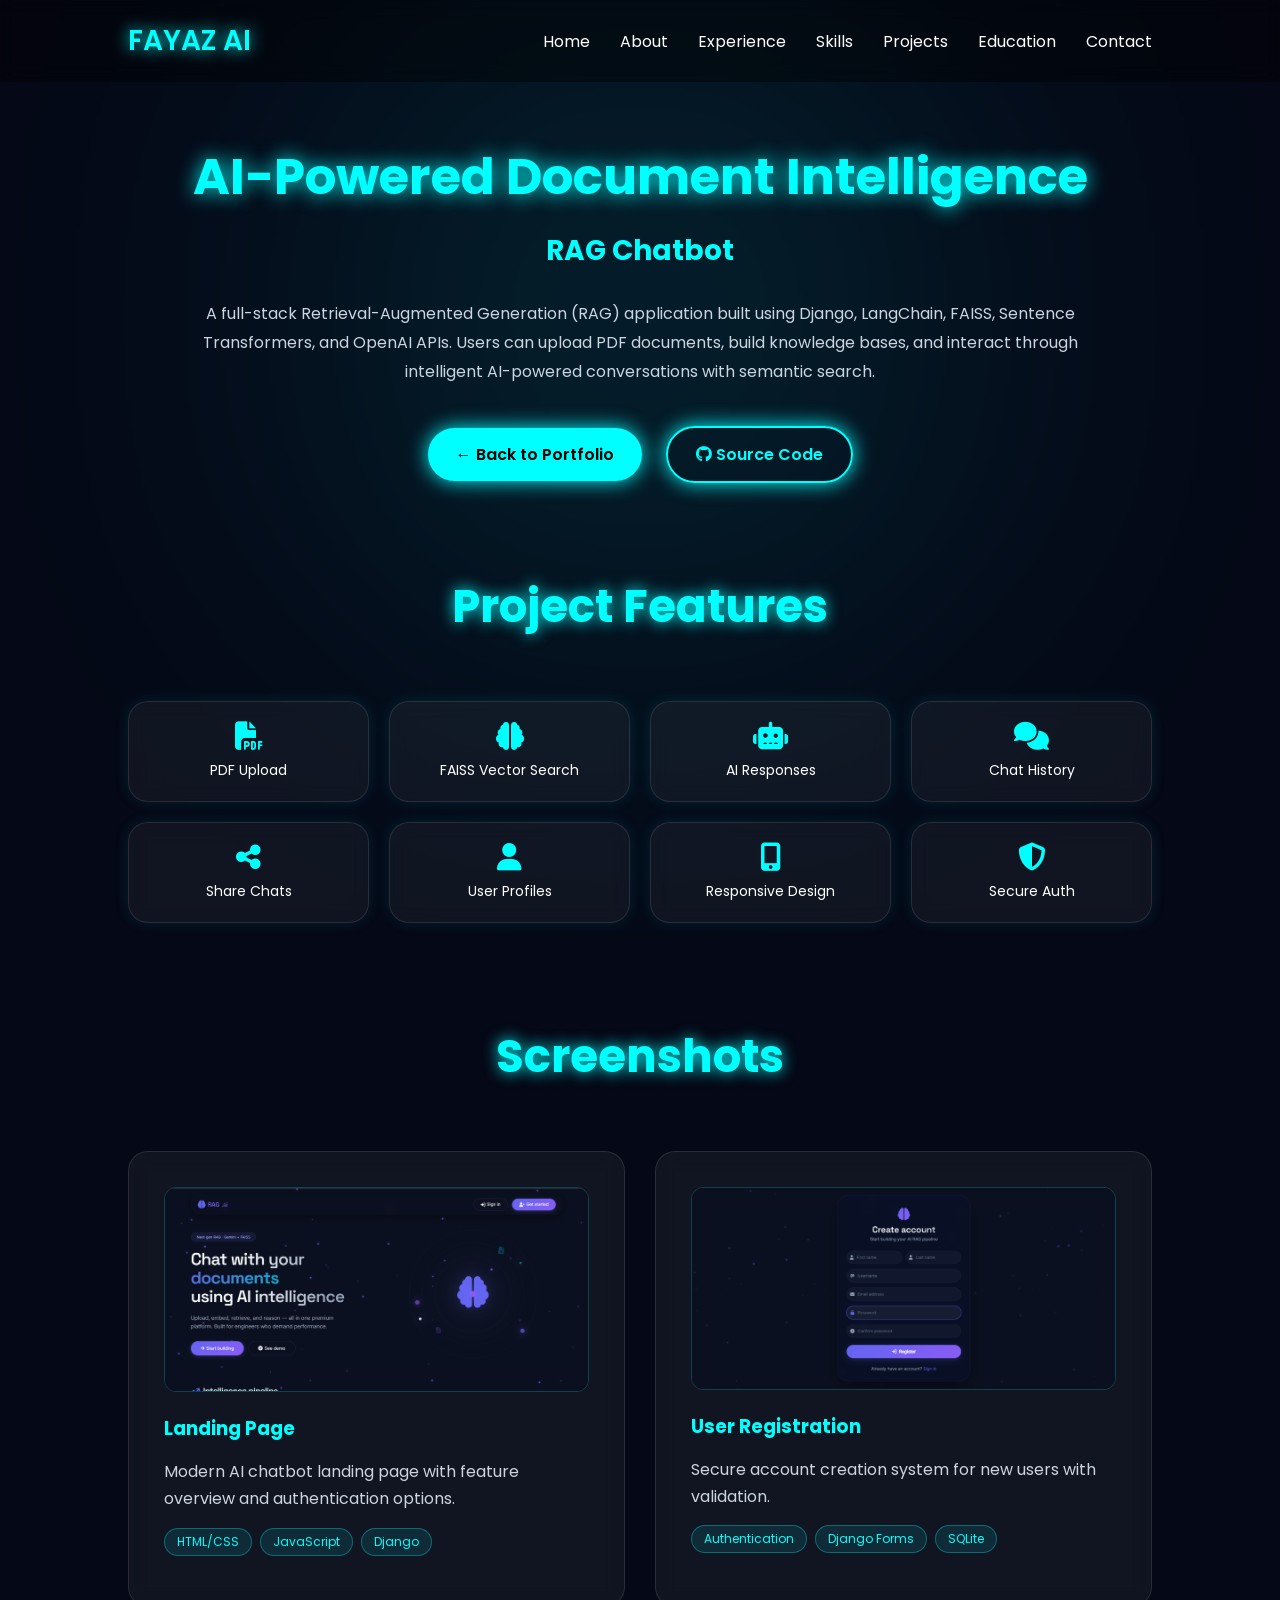
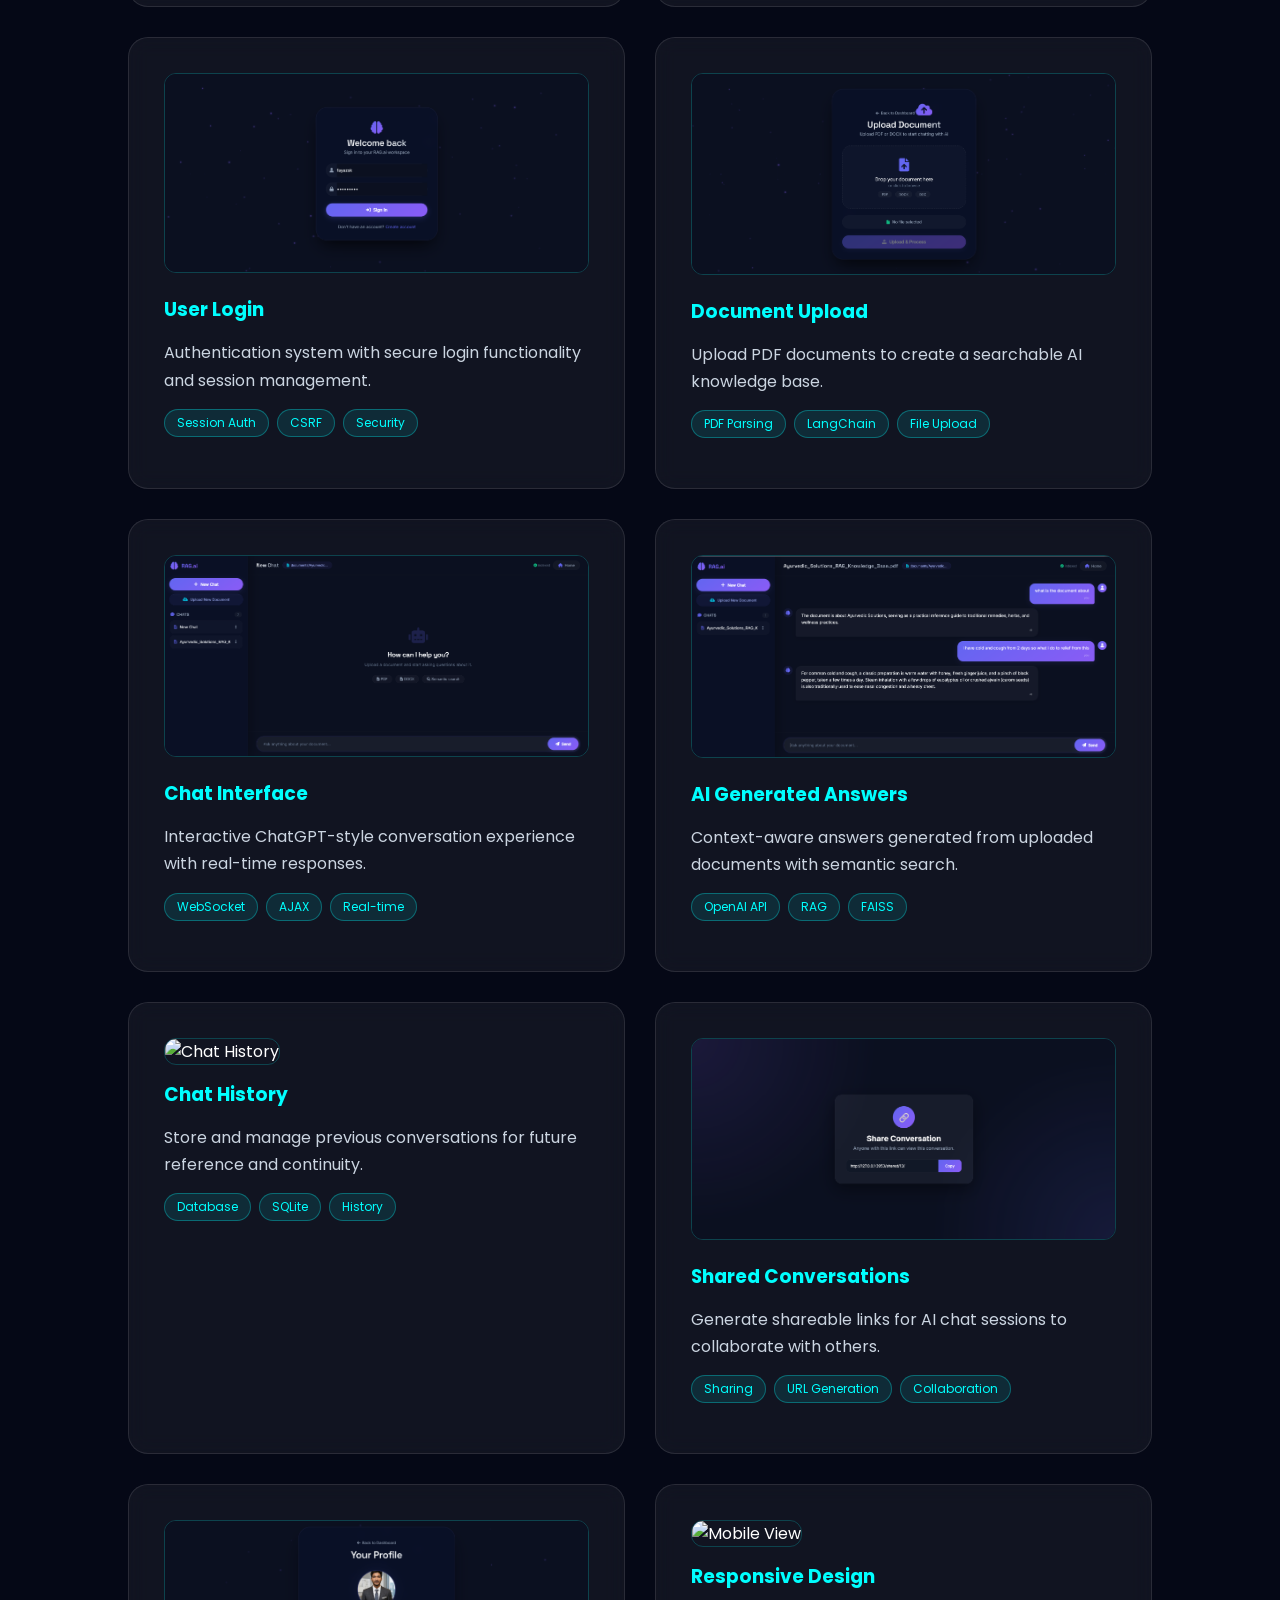
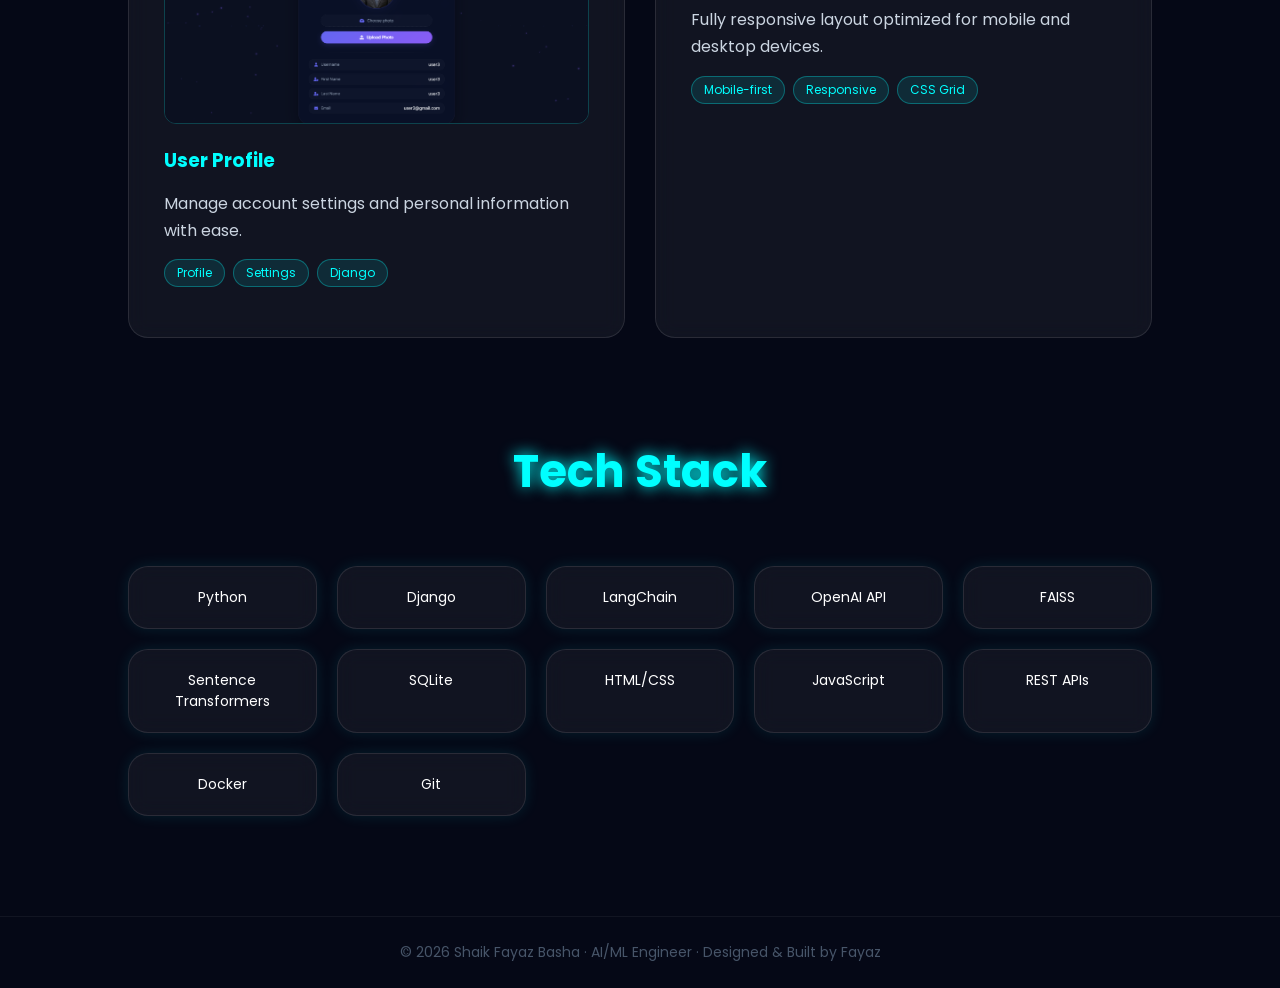
==== rag_screenshots.html @ bf5565bd "Added RAG chatbot project screenshots and portfolio updates" ====
<!DOCTYPE html>
<html lang="en">
<head>
    <meta charset="UTF-8">
    <meta name="viewport" content="width=device-width, initial-scale=1.0">
    <title>RAG Chatbot Screenshots | Fayaz AI</title>

    <link rel="stylesheet" href="style.css">

    <!-- Font Awesome -->
    <link rel="stylesheet"
    href="https://cdnjs.cloudflare.com/ajax/libs/font-awesome/6.5.1/css/all.min.css">

</head>
<body>

    <!-- Navbar -->
    <nav>

        <div class="logo">FAYAZ AI</div>

        <ul>
            <li><a href="index.html#home">Home</a></li>
            <li><a href="index.html#about">About</a></li>
            <li><a href="index.html#experience">Experience</a></li>
            <li><a href="index.html#skills">Skills</a></li>
            <li><a href="index.html#projects">Projects</a></li>
            <li><a href="index.html#education">Education</a></li>
            <li><a href="index.html#contact">Contact</a></li>
        </ul>

    </nav>

    <!-- Header -->
    <section class="hero" style="min-height: auto; padding: 140px 10% 80px;">

        <div class="hero-container" style="flex-direction: column; text-align: center;">

            <div class="hero-content">

                <h1 style="font-size: 50px;">AI-Powered Document Intelligence</h1>
                <h2 style="font-size: 28px; color: #00ffff; margin-bottom: 20px;">RAG Chatbot</h2>

                <p style="max-width: 900px; margin: 0 auto;">
                    A full-stack Retrieval-Augmented Generation (RAG) application built using
                    Django, LangChain, FAISS, Sentence Transformers, and OpenAI APIs.
                    Users can upload PDF documents, build knowledge bases, and interact
                    through intelligent AI-powered conversations with semantic search.
                </p>

                <div class="buttons">

                    <a href="index.html#projects" class="btn">
                        ← Back to Portfolio
                    </a>

                    <a href="https://github.com/fayazsk942-2025/rag-chatbot"
                       target="_blank" class="btn secondary">
                        <i class="fab fa-github"></i> Source Code
                    </a>

                </div>

            </div>

        </div>

    </section>

    <!-- Features Section -->
    <section id="skills" style="padding-top: 0;">

        <h2 class="section-title">Project Features</h2>

        <div class="skills-section">

            <div class="skills-container" style="grid-template-columns: repeat(auto-fit, minmax(200px, 1fr));">

                <div class="skill-card">
                    <i class="fas fa-file-pdf" style="font-size: 28px; color: #00ffff; display: block; margin-bottom: 10px;"></i>
                    PDF Upload
                </div>

                <div class="skill-card">
                    <i class="fas fa-brain" style="font-size: 28px; color: #00ffff; display: block; margin-bottom: 10px;"></i>
                    FAISS Vector Search
                </div>

                <div class="skill-card">
                    <i class="fas fa-robot" style="font-size: 28px; color: #00ffff; display: block; margin-bottom: 10px;"></i>
                    AI Responses
                </div>

                <div class="skill-card">
                    <i class="fas fa-comments" style="font-size: 28px; color: #00ffff; display: block; margin-bottom: 10px;"></i>
                    Chat History
                </div>

                <div class="skill-card">
                    <i class="fas fa-share-alt" style="font-size: 28px; color: #00ffff; display: block; margin-bottom: 10px;"></i>
                    Share Chats
                </div>

                <div class="skill-card">
                    <i class="fas fa-user" style="font-size: 28px; color: #00ffff; display: block; margin-bottom: 10px;"></i>
                    User Profiles
                </div>

                <div class="skill-card">
                    <i class="fas fa-mobile-alt" style="font-size: 28px; color: #00ffff; display: block; margin-bottom: 10px;"></i>
                    Responsive Design
                </div>

                <div class="skill-card">
                    <i class="fas fa-shield-alt" style="font-size: 28px; color: #00ffff; display: block; margin-bottom: 10px;"></i>
                    Secure Auth
                </div>

            </div>

        </div>

    </section>

    <!-- Screenshots Gallery -->
    <section id="projects" style="padding-top: 0;">

        <h2 class="section-title">Screenshots</h2>

        <div class="projects-container" style="grid-template-columns: repeat(auto-fit, minmax(350px, 1fr));">

            <div class="project-card">
                <img src="screenshots/rag/landing.png" alt="Landing Page" style="width:100%; border-radius: 12px; margin-bottom: 15px; border: 1px solid rgba(0,255,255,0.2);">
                <h3>Landing Page</h3>
                <p>Modern AI chatbot landing page with feature overview and authentication options.</p>
                <div class="project-tech">
                    <span class="tech-tag">HTML/CSS</span>
                    <span class="tech-tag">JavaScript</span>
                    <span class="tech-tag">Django</span>
                </div>
            </div>

            <div class="project-card">
                <img src="screenshots/rag/register.png" alt="Register Page" style="width:100%; border-radius: 12px; margin-bottom: 15px; border: 1px solid rgba(0,255,255,0.2);">
                <h3>User Registration</h3>
                <p>Secure account creation system for new users with validation.</p>
                <div class="project-tech">
                    <span class="tech-tag">Authentication</span>
                    <span class="tech-tag">Django Forms</span>
                    <span class="tech-tag">SQLite</span>
                </div>
            </div>

            <div class="project-card">
                <img src="screenshots/rag/login.png" alt="Login Page" style="width:100%; border-radius: 12px; margin-bottom: 15px; border: 1px solid rgba(0,255,255,0.2);">
                <h3>User Login</h3>
                <p>Authentication system with secure login functionality and session management.</p>
                <div class="project-tech">
                    <span class="tech-tag">Session Auth</span>
                    <span class="tech-tag">CSRF</span>
                    <span class="tech-tag">Security</span>
                </div>
            </div>

            <div class="project-card">
                <img src="screenshots/rag/upload-document.png" alt="Upload Document" style="width:100%; border-radius: 12px; margin-bottom: 15px; border: 1px solid rgba(0,255,255,0.2);">
                <h3>Document Upload</h3>
                <p>Upload PDF documents to create a searchable AI knowledge base.</p>
                <div class="project-tech">
                    <span class="tech-tag">PDF Parsing</span>
                    <span class="tech-tag">LangChain</span>
                    <span class="tech-tag">File Upload</span>
                </div>
            </div>

            <div class="project-card">
                <img src="screenshots/rag/chat-interface.png" alt="Chat Interface" style="width:100%; border-radius: 12px; margin-bottom: 15px; border: 1px solid rgba(0,255,255,0.2);">
                <h3>Chat Interface</h3>
                <p>Interactive ChatGPT-style conversation experience with real-time responses.</p>
                <div class="project-tech">
                    <span class="tech-tag">WebSocket</span>
                    <span class="tech-tag">AJAX</span>
                    <span class="tech-tag">Real-time</span>
                </div>
            </div>

            <div class="project-card">
                <img src="screenshots/rag/ai-response.png" alt="AI Response" style="width:100%; border-radius: 12px; margin-bottom: 15px; border: 1px solid rgba(0,255,255,0.2);">
                <h3>AI Generated Answers</h3>
                <p>Context-aware answers generated from uploaded documents with semantic search.</p>
                <div class="project-tech">
                    <span class="tech-tag">OpenAI API</span>
                    <span class="tech-tag">RAG</span>
                    <span class="tech-tag">FAISS</span>
                </div>
            </div>

            <div class="project-card">
                <img src="screenshots/rag/chat-history.png" alt="Chat History" style="width:100%; border-radius: 12px; margin-bottom: 15px; border: 1px solid rgba(0,255,255,0.2);">
                <h3>Chat History</h3>
                <p>Store and manage previous conversations for future reference and continuity.</p>
                <div class="project-tech">
                    <span class="tech-tag">Database</span>
                    <span class="tech-tag">SQLite</span>
                    <span class="tech-tag">History</span>
                </div>
            </div>

            <div class="project-card">
                <img src="screenshots/rag/shared-chat.png" alt="Shared Chat" style="width:100%; border-radius: 12px; margin-bottom: 15px; border: 1px solid rgba(0,255,255,0.2);">
                <h3>Shared Conversations</h3>
                <p>Generate shareable links for AI chat sessions to collaborate with others.</p>
                <div class="project-tech">
                    <span class="tech-tag">Sharing</span>
                    <span class="tech-tag">URL Generation</span>
                    <span class="tech-tag">Collaboration</span>
                </div>
            </div>

            <div class="project-card">
                <img src="screenshots/rag/profile.png" alt="Profile" style="width:100%; border-radius: 12px; margin-bottom: 15px; border: 1px solid rgba(0,255,255,0.2);">
                <h3>User Profile</h3>
                <p>Manage account settings and personal information with ease.</p>
                <div class="project-tech">
                    <span class="tech-tag">Profile</span>
                    <span class="tech-tag">Settings</span>
                    <span class="tech-tag">Django</span>
                </div>
            </div>

            <div class="project-card">
                <img src="screenshots/rag/mobile-view.png" alt="Mobile View" style="width:100%; border-radius: 12px; margin-bottom: 15px; border: 1px solid rgba(0,255,255,0.2);">
                <h3>Responsive Design</h3>
                <p>Fully responsive layout optimized for mobile and desktop devices.</p>
                <div class="project-tech">
                    <span class="tech-tag">Mobile-first</span>
                    <span class="tech-tag">Responsive</span>
                    <span class="tech-tag">CSS Grid</span>
                </div>
            </div>

        </div>

    </section>

    <!-- Tech Stack Section -->
    <section id="skills" style="padding-top: 0;">

        <h2 class="section-title">Tech Stack</h2>

        <div class="skills-section">

            <div class="skills-container" style="grid-template-columns: repeat(auto-fit, minmax(160px, 1fr));">

                <div class="skill-card">Python</div>
                <div class="skill-card">Django</div>
                <div class="skill-card">LangChain</div>
                <div class="skill-card">OpenAI API</div>
                <div class="skill-card">FAISS</div>
                <div class="skill-card">Sentence Transformers</div>
                <div class="skill-card">SQLite</div>
                <div class="skill-card">HTML/CSS</div>
                <div class="skill-card">JavaScript</div>
                <div class="skill-card">REST APIs</div>
                <div class="skill-card">Docker</div>
                <div class="skill-card">Git</div>

            </div>

        </div>

    </section>

    <!-- Footer -->
    <footer>
        <p>© 2026 Shaik Fayaz Basha · AI/ML Engineer · Designed & Built by Fayaz</p>
    </footer>

    <script src="script.js"></script>

</body>
</html>
---- style.css ----
@import url('https://fonts.googleapis.com/css2?family=Poppins:wght@300;400;500;600&display=swap');

*{
    margin:0;
    padding:0;
    box-sizing:border-box;
    scroll-behavior:smooth;
    font-family:'Poppins',sans-serif;
}

body{
    background:#050816;
    color:white;
    overflow-x:hidden;
}

/* Navbar */

nav{
    width:100%;
    display:flex;
    justify-content:space-between;
    align-items:center;
    padding:20px 10%;
    position:fixed;
    top:0;
    left:0;
    background:rgba(0,0,0,0.4);
    backdrop-filter:blur(10px);
    z-index:1000;
}

.logo{
    font-size:28px;
    font-weight:600;
    color:#00ffff;
    text-shadow:0 0 15px #00ffff;
}

nav ul{
    display:flex;
    list-style:none;
}

nav ul li{
    margin-left:30px;
}

nav ul li a{
    text-decoration:none;
    color:white;
    transition:0.3s;
}

nav ul li a:hover{
    color:#00ffff;
}

/* Hero */

.hero{
    min-height:100vh;
    display:flex;
    justify-content:center;
    align-items:center;
    text-align:center;
    padding:100px 10%;
    position:relative;
}
.hero-container{
    display:flex;
    justify-content:space-between;
    align-items:center;
    gap:50px;
    width:100%;
    flex-wrap:wrap;
}

.hero-image{
    display:flex;
    justify-content:center;
    align-items:center;
}

.hero-image img{
    width:350px;
    height:350px;
    object-fit:cover;
    object-position:center 20%;
    border-radius:50%;
    border:5px solid #00ffff;
    box-shadow:
        0 0 20px #00ffff,
        0 0 40px #00ffff,
        0 0 60px #00ffff;
    animation:floatImage 4s ease-in-out infinite;
}

/* Floating Animation */

@keyframes floatImage{

    0%{
        transform:translateY(0px);
    }

    50%{
        transform:translateY(-20px);
    }

    100%{
        transform:translateY(0px);
    }

}
.hero::before{
    content:'';
    position:absolute;
    width:500px;
    height:500px;
    background:#00ffff;
    filter:blur(180px);
    opacity:0.15;
    z-index:-1;
}

.hero-content h3{
    font-size:28px;
    margin-bottom:10px;
}

.hero-content h1{
    font-size:70px;
    color:#00ffff;
    text-shadow:0 0 20px #00ffff;
}

.hero-content h2{
    font-size:35px;
    margin-top:15px;
    height:50px;
}

.hero-content p{
    max-width:800px;
    margin:25px auto;
    line-height:1.8;
    color:#cbd5e1;
}

/* Buttons */

.buttons{
    margin-top:30px;
}

.btn{
    display:inline-block;
    padding:14px 28px;
    margin:10px;
    border-radius:40px;
    background:#00ffff;
    color:black;
    text-decoration:none;
    font-weight:600;
    transition:0.4s;
    box-shadow:0 0 20px #00ffff;
}

.btn:hover{
    transform:translateY(-5px);
    box-shadow:0 0 35px #00ffff;
}

.secondary{
    background:transparent;
    color:#00ffff;
    border:2px solid #00ffff;
}

/* Sections */

section{
    padding:100px 10%;
}

.section-title{
    text-align:center;
    font-size:45px;
    margin-bottom:60px;
    color:#00ffff;
    text-shadow:0 0 15px #00ffff;
}

/* About */

.about-card{
    background:rgba(255,255,255,0.05);
    padding:40px;
    border-radius:20px;
    backdrop-filter:blur(10px);
    border:1px solid rgba(255,255,255,0.1);
    line-height:1.8;
    color:#cbd5e1;
    box-shadow:0 0 20px rgba(0,255,255,0.2);
}

/* Work Experience */

.experience-container{
    display:flex;
    flex-direction:column;
    gap:30px;
}

.experience-card{
    background:rgba(255,255,255,0.05);
    padding:35px;
    border-radius:20px;
    backdrop-filter:blur(10px);
    border:1px solid rgba(255,255,255,0.1);
    transition:0.4s;
    box-shadow:0 0 15px rgba(0,255,255,0.1);
}

.experience-card:hover{
    border-color:#00ffff;
    box-shadow:0 0 25px rgba(0,255,255,0.3);
}

.exp-header{
    display:flex;
    justify-content:space-between;
    align-items:flex-start;
    flex-wrap:wrap;
    gap:10px;
    margin-bottom:20px;
}

.exp-header h3{
    font-size:22px;
    color:#00ffff;
    margin-bottom:5px;
}

.company{
    color:#94a3b8;
    font-size:14px;
    display:block;
}

.exp-date{
    background:rgba(0,255,255,0.1);
    color:#00ffff;
    padding:6px 16px;
    border-radius:30px;
    font-size:13px;
    border:1px solid rgba(0,255,255,0.3);
    white-space:nowrap;
}

.exp-list{
    padding-left:20px;
    color:#cbd5e1;
    line-height:1.8;
}

.exp-list li{
    margin:10px 0;
}

/* Skills */

.skills-section{
    display:flex;
    flex-direction:column;
    gap:40px;
}

.skill-category-title{
    font-size:18px;
    color:#94a3b8;
    margin-bottom:18px;
    text-transform:uppercase;
    letter-spacing:1px;
    border-left:3px solid #00ffff;
    padding-left:12px;
}

.skills-container{
    display:grid;
    grid-template-columns:repeat(auto-fit,minmax(160px,1fr));
    gap:20px;
}

.skill-card{
    background:rgba(255,255,255,0.05);
    padding:20px;
    text-align:center;
    border-radius:20px;
    border:1px solid rgba(255,255,255,0.1);
    transition:0.4s;
    backdrop-filter:blur(10px);
    box-shadow:0 0 15px rgba(0,255,255,0.1);
    font-size:14px;
}

.skill-card:hover{
    transform:translateY(-10px);
    border-color:#00ffff;
    box-shadow:0 0 25px #00ffff;
}

/* Projects */

.projects-container{
    display:grid;
    grid-template-columns:repeat(auto-fit,minmax(300px,1fr));
    gap:30px;
}

.project-card{
    background:rgba(255,255,255,0.05);
    padding:35px;
    border-radius:20px;
    transition:0.4s;
    border:1px solid rgba(255,255,255,0.1);
    backdrop-filter:blur(10px);
}

.project-card:hover{
    transform:translateY(-10px);
    border-color:#00ffff;
    box-shadow:0 0 30px rgba(0,255,255,0.4);
}

.project-card h3{
    color:#00ffff;
    margin-bottom:15px;
}

.project-card p{
    color:#cbd5e1;
    line-height:1.7;
    margin-bottom:15px;
}

/* Tech Tags */

.project-tech{
    display:flex;
    flex-wrap:wrap;
    gap:8px;
    margin:15px 0;
}

.tech-tag{
    background:rgba(0,255,255,0.1);
    color:#00ffff;
    padding:4px 12px;
    border-radius:20px;
    font-size:12px;
    border:1px solid rgba(0,255,255,0.3);
}

/* Education */

.education-container{
    display:flex;
    flex-direction:column;
    gap:25px;
}

.education-card{
    background:rgba(255,255,255,0.05);
    padding:35px;
    border-radius:20px;
    backdrop-filter:blur(10px);
    border:1px solid rgba(255,255,255,0.1);
    display:flex;
    align-items:center;
    gap:30px;
    transition:0.4s;
    box-shadow:0 0 15px rgba(0,255,255,0.1);
}

.education-card:hover{
    border-color:#00ffff;
    box-shadow:0 0 25px rgba(0,255,255,0.3);
}

.edu-icon{
    font-size:40px;
    color:#00ffff;
    text-shadow:0 0 15px #00ffff;
    flex-shrink:0;
}

.edu-details h3{
    font-size:20px;
    color:#00ffff;
    margin-bottom:8px;
}

.edu-institution{
    display:block;
    color:#94a3b8;
    font-size:15px;
    margin-bottom:6px;
}

.edu-date{
    display:inline-block;
    background:rgba(0,255,255,0.1);
    color:#00ffff;
    padding:4px 14px;
    border-radius:20px;
    font-size:13px;
    border:1px solid rgba(0,255,255,0.3);
}

/* Contact */

.contact-card{
    background:rgba(255,255,255,0.05);
    padding:40px;
    border-radius:20px;
    text-align:center;
    backdrop-filter:blur(10px);
}

.contact-card p{
    margin:20px 0;
    font-size:18px;
}

.contact-card a{
    color:#00ffff;
    text-decoration:none;
}

/* Footer */

footer{
    text-align:center;
    padding:25px 10%;
    color:#475569;
    font-size:14px;
    border-top:1px solid rgba(255,255,255,0.05);
}

/* Featured Project */

.featured-project{
    border: 2px solid #00ffff;
    box-shadow: 0 0 30px rgba(0,255,255,0.3);
    transform: scale(1.02);
    grid-column: 1 / -1;
}

.project-highlights ul{
    margin-top: 15px;
    padding-left: 20px;
    color: #cbd5e1;
}

.project-highlights li{
    margin: 8px 0;
}

.project-links{
    margin-top: 20px;
    display: flex;
    gap: 15px;
    flex-wrap: wrap;
}

/* Image Section */

.img-section{
    padding: 60px 10%;
}

.img-section h2{
    color: #00ffff;
    margin-bottom: 20px;
    text-shadow: 0 0 10px #00ffff;
}

.img-grid{
    display: grid;
    grid-template-columns: repeat(auto-fit, minmax(280px, 1fr));
    gap: 20px;
}

.img-grid img{
    width: 100%;
    border-radius: 15px;
    border: 2px solid rgba(0,255,255,0.3);
    box-shadow: 0 0 15px rgba(0,255,255,0.2);
    transition: 0.3s;
}

.img-grid img:hover{
    transform: scale(1.05);
    box-shadow: 0 0 25px rgba(0,255,255,0.5);
}

/* Responsive */

@media(max-width:768px){

    nav{
        flex-direction:column;
    }

    nav ul{
        margin-top:15px;
        flex-wrap:wrap;
        justify-content:center;
    }

    nav ul li{
        margin:5px 8px;
    }

    .hero-content h1{
        font-size:45px;
    }

    .hero-content h2{
        font-size:24px;
    }

    .section-title{
        font-size:35px;
    }

    .hero-container{
        flex-direction:column-reverse;
        text-align:center;
    }

    .hero-image img{
        width:250px;
        height:250px;
    }

    .exp-header{
        flex-direction:column;
    }

    .education-card{
        flex-direction:column;
        text-align:center;
    }

    .featured-project{
        grid-column:auto;
        transform:scale(1);
    }

}
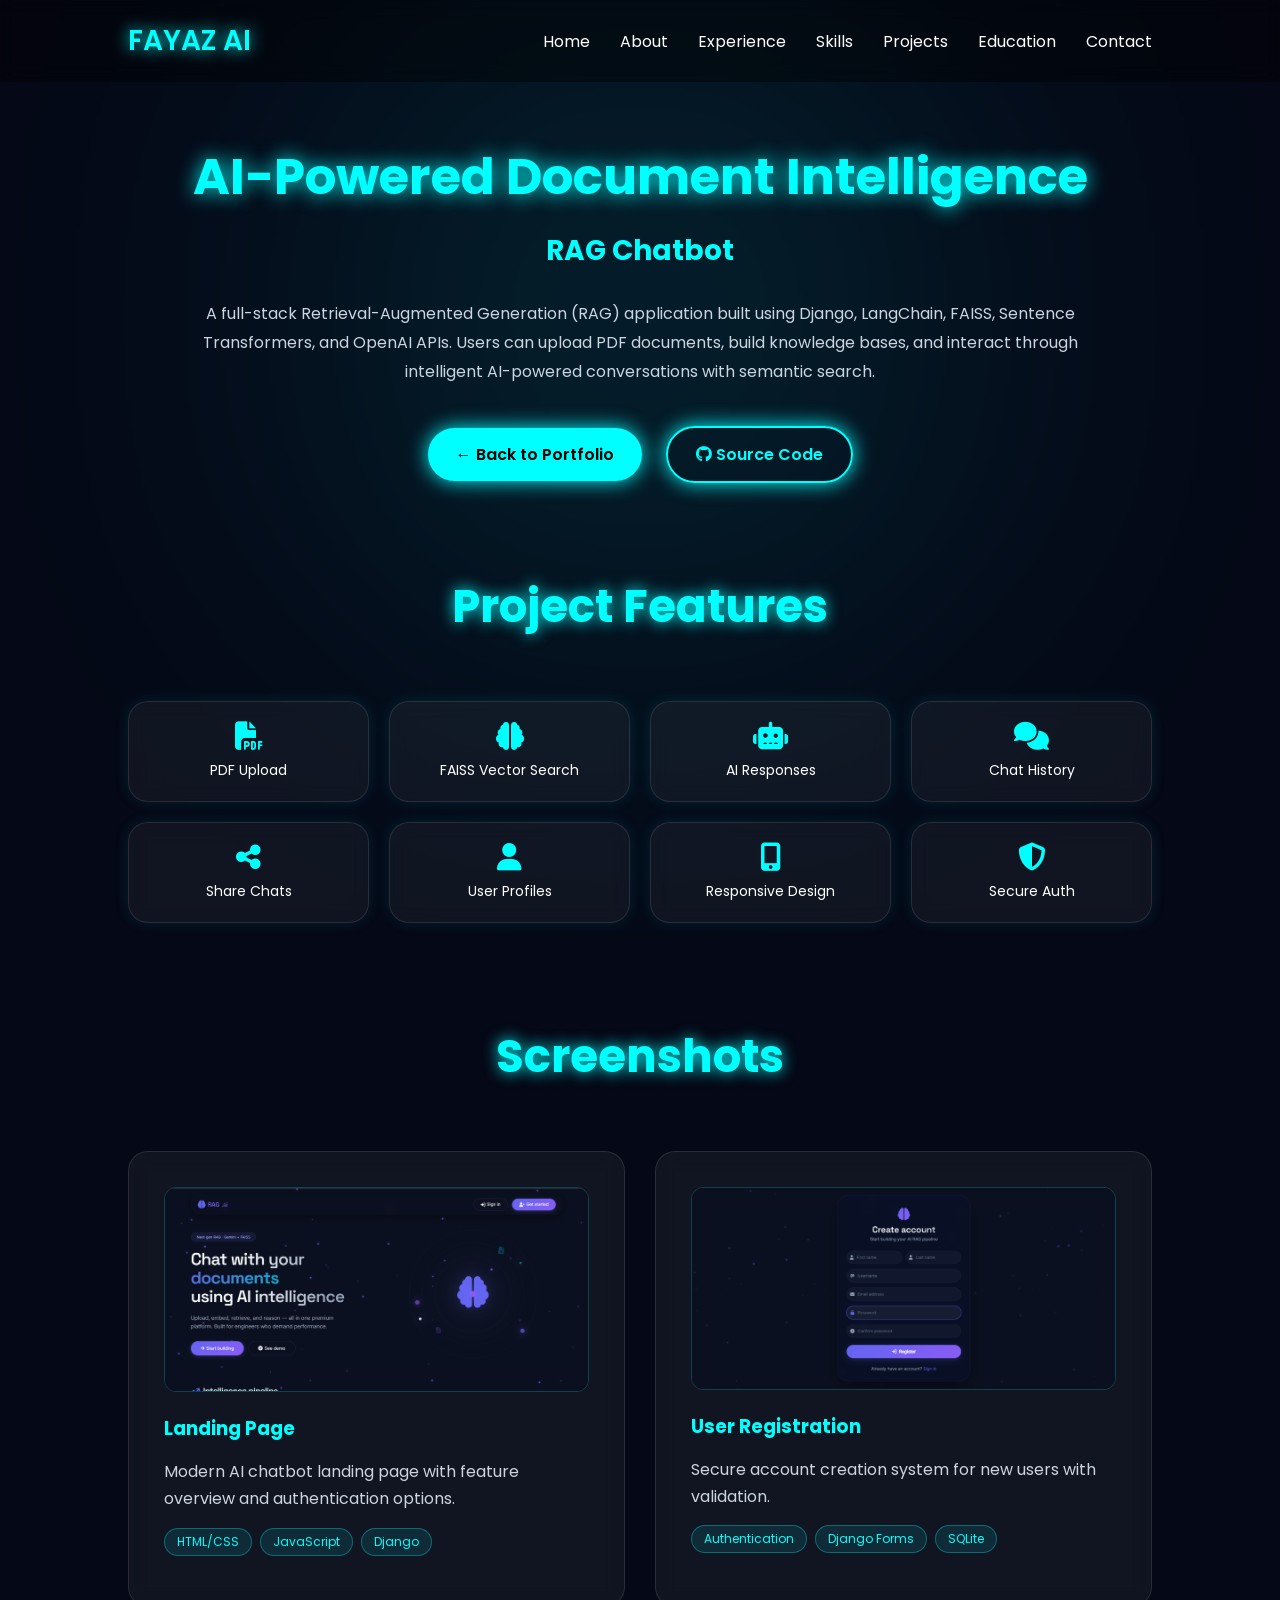
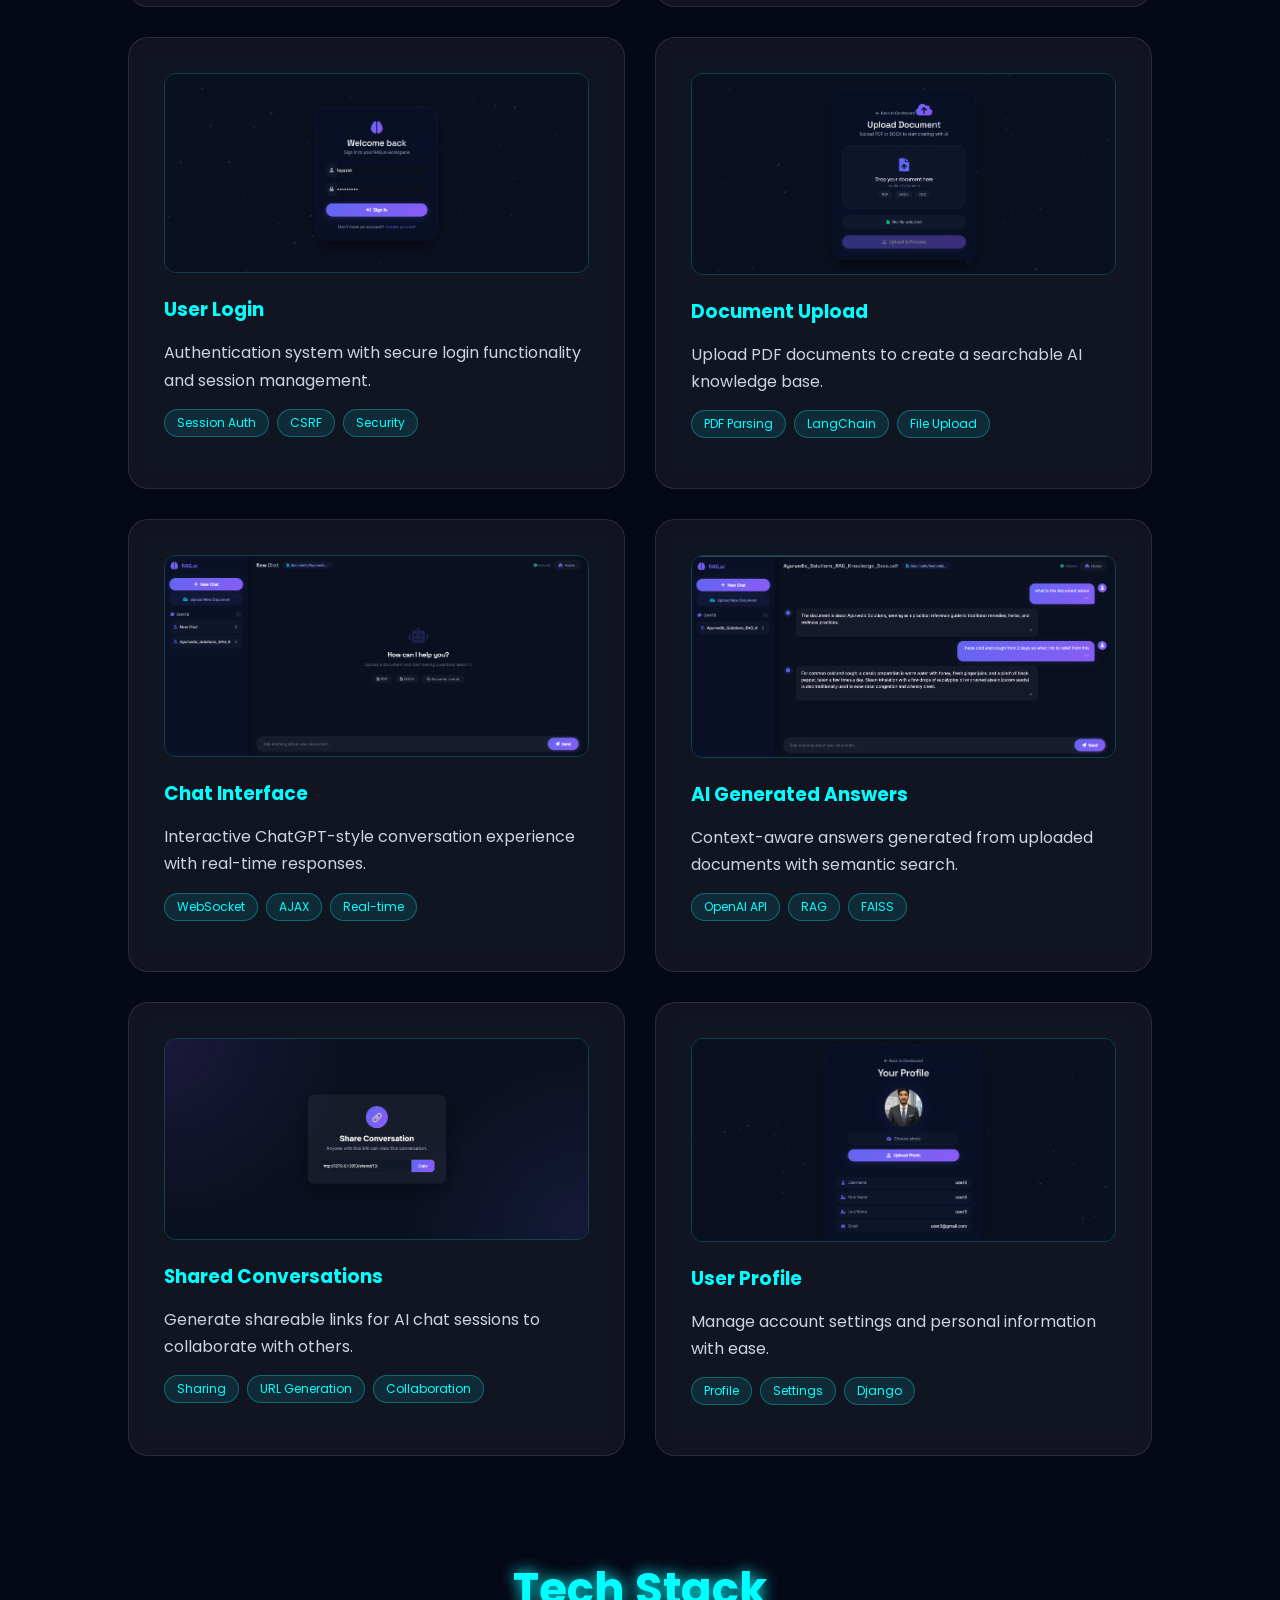
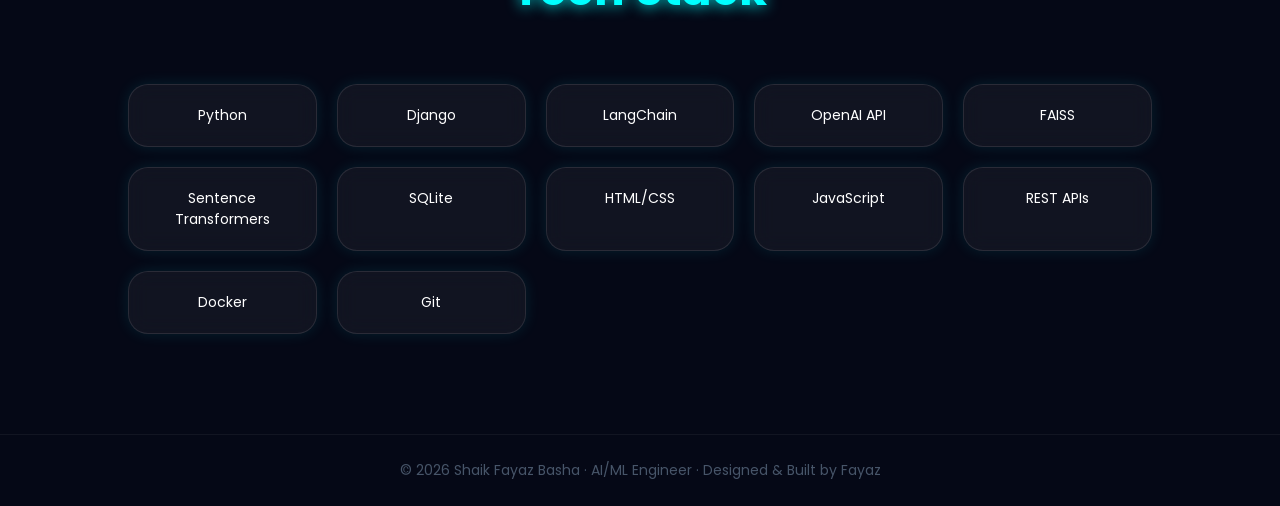
==== commit 1a6515ef: "Added RAG chatbot project screenshots and portfolio updates 2" ====
--- a/rag_screenshots.html
+++ b/rag_screenshots.html
@@ -195,16 +195,7 @@
                 </div>
             </div>
 
-            <div class="project-card">
-                <img src="screenshots/rag/chat-history.png" alt="Chat History" style="width:100%; border-radius: 12px; margin-bottom: 15px; border: 1px solid rgba(0,255,255,0.2);">
-                <h3>Chat History</h3>
-                <p>Store and manage previous conversations for future reference and continuity.</p>
-                <div class="project-tech">
-                    <span class="tech-tag">Database</span>
-                    <span class="tech-tag">SQLite</span>
-                    <span class="tech-tag">History</span>
-                </div>
-            </div>
+            
 
             <div class="project-card">
                 <img src="screenshots/rag/shared-chat.png" alt="Shared Chat" style="width:100%; border-radius: 12px; margin-bottom: 15px; border: 1px solid rgba(0,255,255,0.2);">
@@ -228,17 +219,7 @@
                 </div>
             </div>
 
-            <div class="project-card">
-                <img src="screenshots/rag/mobile-view.png" alt="Mobile View" style="width:100%; border-radius: 12px; margin-bottom: 15px; border: 1px solid rgba(0,255,255,0.2);">
-                <h3>Responsive Design</h3>
-                <p>Fully responsive layout optimized for mobile and desktop devices.</p>
-                <div class="project-tech">
-                    <span class="tech-tag">Mobile-first</span>
-                    <span class="tech-tag">Responsive</span>
-                    <span class="tech-tag">CSS Grid</span>
-                </div>
-            </div>
-
+            
         </div>
 
     </section>
